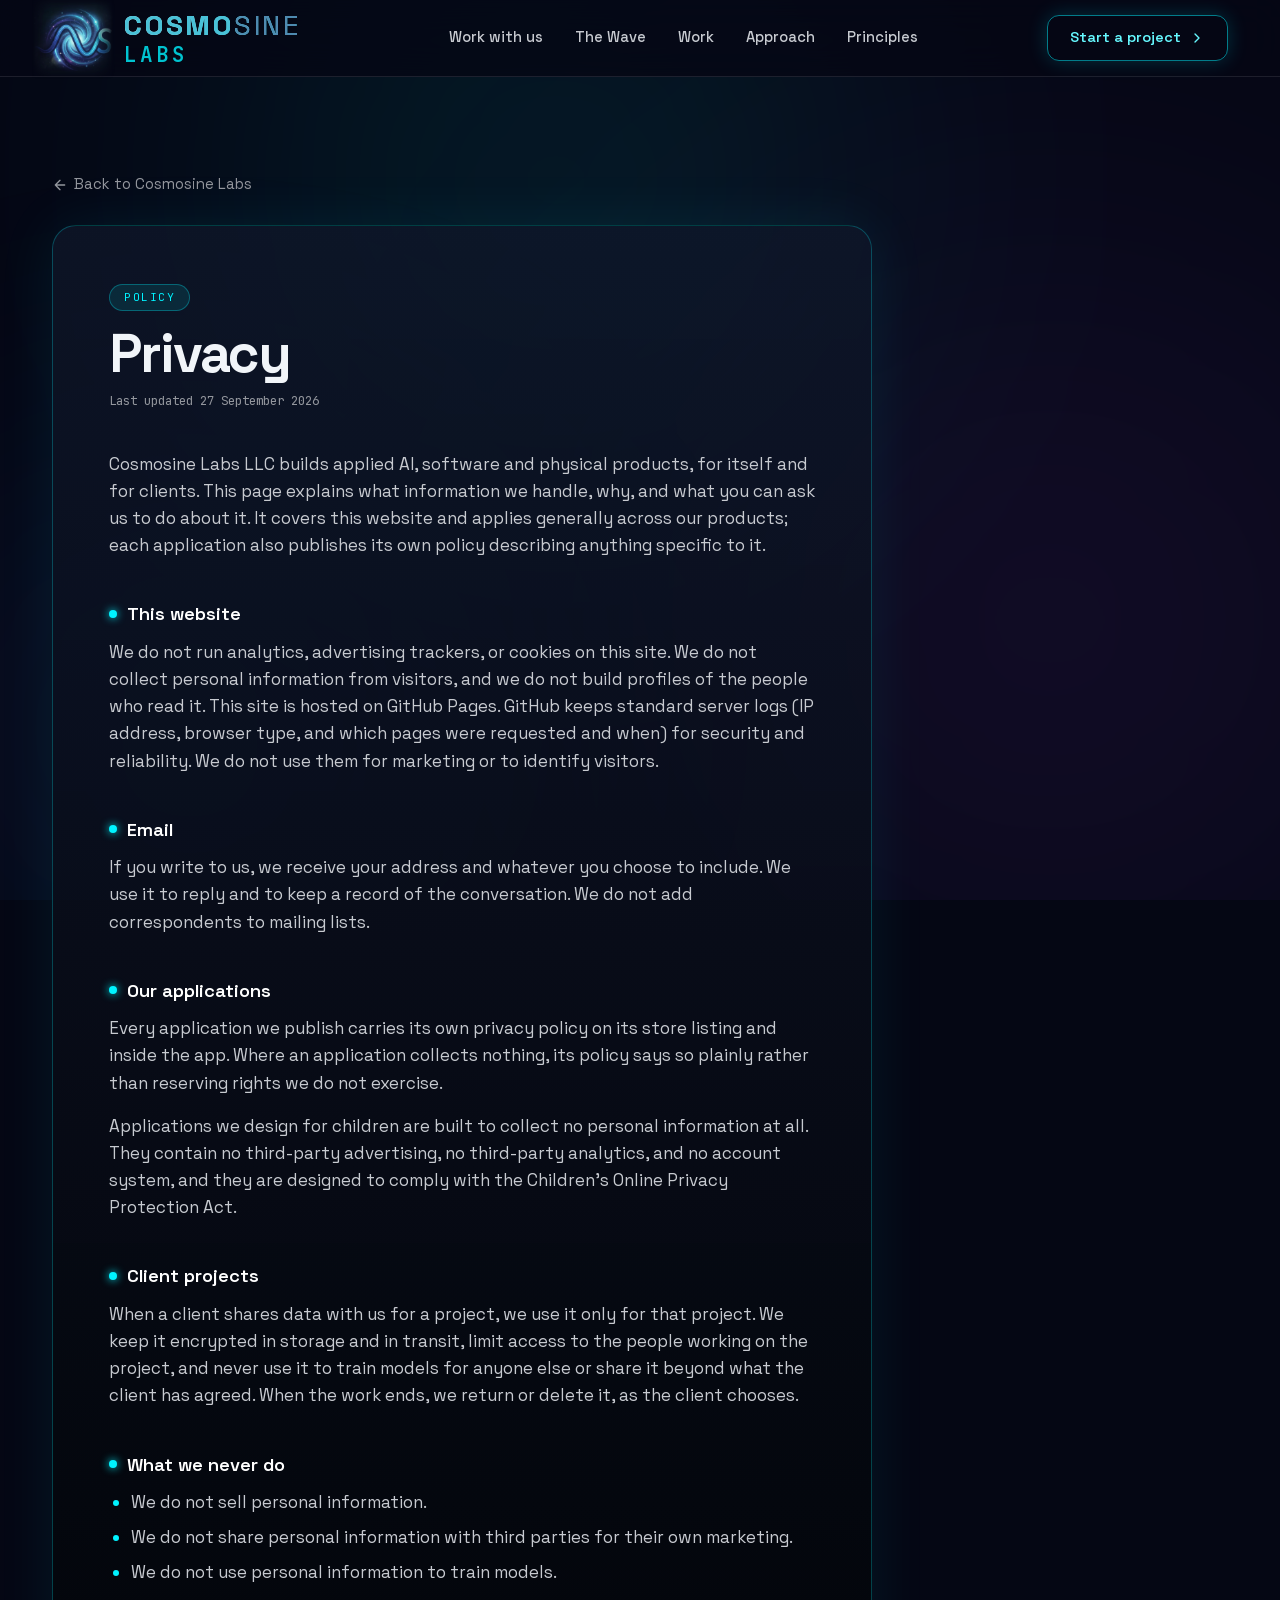
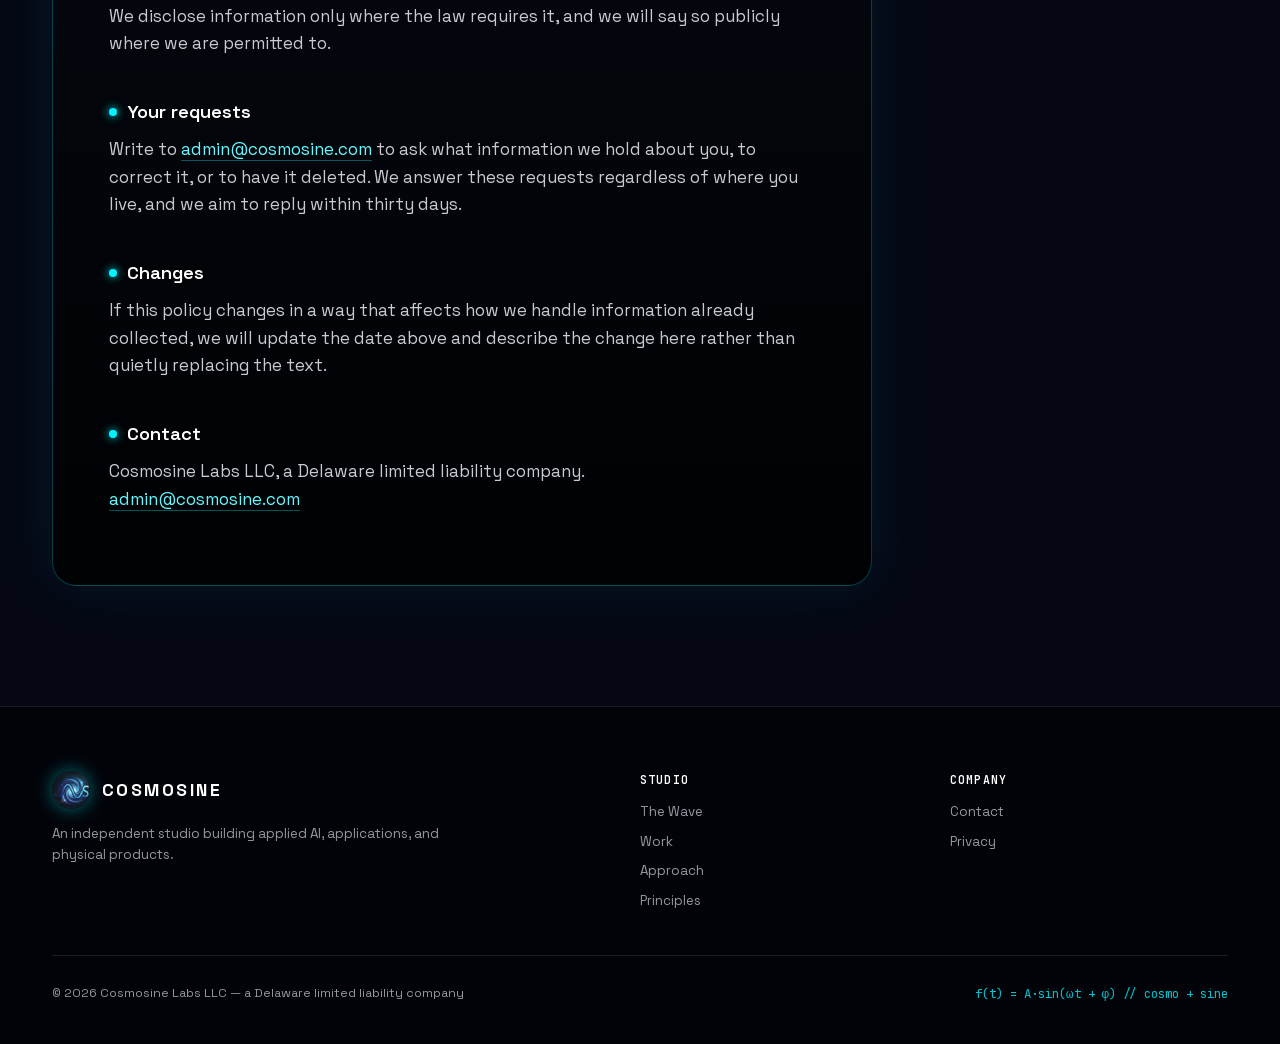
==== privacy.html @ b8218fde "Publish cosmosine.com from Site Studio" ====
<!DOCTYPE html>
<html lang="en">
<head>
<meta charset="utf-8">
<meta name="viewport" content="width=device-width, initial-scale=1">
<title>Privacy — Cosmosine Labs</title>
<meta name="description" content="How Cosmosine Labs LLC handles information on this website, in its products and in client projects.">
<meta name="theme-color" content="#050714">
<meta property="og:title" content="Privacy — Cosmosine Labs">
<meta property="og:description" content="Independent applied-AI studio: forecasting, optimization and agent systems whose numbers you can check, and the apps and products around them.">
<meta property="og:type" content="website">
<meta property="og:url" content="https://cosmosine.com/privacy.html">
<meta property="og:site_name" content="Cosmosine Labs">
<meta property="og:image" content="https://cosmosine.com/assets/cosmosine-og.jpg">
<meta name="twitter:card" content="summary_large_image">
<link rel="canonical" href="https://cosmosine.com/privacy.html">
<link rel="icon" type="image/png" href="assets/favicon-192.png">
<link rel="apple-touch-icon" href="assets/apple-touch-icon.png">
<link rel="stylesheet" href="fonts.css?v=10cmsup">
<link rel="stylesheet" href="styles.css">
<script type="application/ld+json">{"@context":"https://schema.org","@type":"Organization","name":"Cosmosine Labs","legalName":"Cosmosine Labs LLC","url":"https://cosmosine.com/","logo":"https://cosmosine.com/assets/logo.jpg","description":"Independent applied-AI studio: forecasts that show their working, AI agents that compute rather than guess, private on-device AI, and the apps around them.","email":"admin@cosmosine.com","contactPoint":{"@type":"ContactPoint","email":"admin@cosmosine.com","contactType":"customer service"},"foundingDate":"2026-09-12"}</script>

<style>:root{--space:#050714;--space-rgb:5,7,20;--panel-rgb:15,23,42;--ink:#f1f5f9;--ink-rgb:241,245,249;--cyan:#00f3ff;--cyan-rgb:0,243,255;--violet:#a855f7;--violet-rgb:168,85,247;--blue:#3b82f6;--blue-rgb:59,130,246;--glow:1;--radius:24px;--max:1240px;--heading-weight:700;--sans:"Space Grotesk",system-ui,-apple-system,BlinkMacSystemFont,"Segoe UI",Roboto,Helvetica,Arial,sans-serif;--mono:"JetBrains Mono",ui-monospace,SFMono-Regular,Menlo,Consolas,monospace}</style>
</head>
<body data-motion="full" data-particles="80" data-hero="particles">

<!-- Icon sprite (Lucide, ISC licence) -->
<svg width="0" height="0" style="position:absolute" aria-hidden="true">
  <defs><style>.i{fill:none;stroke:currentColor;stroke-width:2;stroke-linecap:round;stroke-linejoin:round}</style></defs>
  <symbol id="i-chevron" viewBox="0 0 24 24"><path d="m9 18 6-6-6-6"/></symbol>
  <symbol id="i-back" viewBox="0 0 24 24"><path d="m12 19-7-7 7-7M19 12H5"/></symbol>
  <symbol id="i-play" viewBox="0 0 24 24"><path d="M6 3l14 9-14 9z"/></symbol>
  <symbol id="i-pause" viewBox="0 0 24 24"><rect x="14" y="4" width="4" height="16" rx="1"/><rect x="6" y="4" width="4" height="16" rx="1"/></symbol>
  <symbol id="i-menu" viewBox="0 0 24 24"><path d="M4 6h16M4 12h16M4 18h16"/></symbol>
  <symbol id="i-x" viewBox="0 0 24 24"><path d="M18 6 6 18M6 6l12 12"/></symbol>
</svg>

<div class="ambient" aria-hidden="true"><i class="a"></i><i class="b"></i><i class="c"></i></div>

<header class="site-head" id="head">
  <div class="wrap bar">
    <a class="brand" href="index.html" aria-label="Cosmosine Labs home">
      <img class="logo" style="border-radius:0;-webkit-mask-image:linear-gradient(to right,transparent,#000 10px,#000 calc(100% - 10px),transparent),linear-gradient(to bottom,transparent,#000 10px,#000 calc(100% - 10px),transparent);-webkit-mask-composite:source-in;mask-image:linear-gradient(to right,transparent,#000 10px,#000 calc(100% - 10px),transparent),linear-gradient(to bottom,transparent,#000 10px,#000 calc(100% - 10px),transparent);mask-composite:intersect;scale:1.96" src="assets/logo.jpg" alt="" width="42" height="42">
      <span class="brand-name"><b><span class="t-fs t-c t-al" style="font-size:clamp(16px,calc(15.57px + 1.04vw),28px);font-weight:700;color:#49c1d7;-webkit-text-fill-color:#49c1d7;text-align:center;display:block;width:213px;max-width:100%;box-sizing:border-box">COSMO<span class="t-2" style="color:#4f8ab0;-webkit-text-fill-color:#4f8ab0;font-weight:400">SINE</span></span></b><small><span class="t-fs t-al" style="font-size:clamp(16px,calc(11.68px + 0.78vw),21px);text-align:center;display:block;width:100px;max-width:100%;box-sizing:border-box">Labs</span></small></span>
    </a>

    <nav class="nav" aria-label="Primary">
      <a href="index.html#work-with-us">Work with us</a>
      <a href="index.html#wave">The Wave</a>
      <a href="index.html#work">Work</a>
      <a href="index.html#approach">Approach</a>
      <a href="index.html#principles">Principles</a>
    </nav>

    <a class="btn-ghost head-cta" href="index.html#work-with-us">
      Start a project <svg class="i" width="16" height="16"><use href="#i-chevron"/></svg>
    </a>

    <button class="menu-toggle" id="menu-toggle" aria-label="Open menu" aria-expanded="false" aria-controls="mobile-menu">
      <svg class="i"><use href="#i-menu"/></svg>
    </button>
  </div>

  <div class="mobile-menu" id="mobile-menu">
    <a href="index.html#work-with-us">Work with us</a>
    <a href="index.html#wave">The Wave</a>
    <a href="index.html#work">Work</a>
    <a href="index.html#approach">Approach</a>
    <a href="index.html#principles">Principles</a>
    <a class="btn-ghost" href="index.html#work-with-us">Start a project</a>
  </div>
</header>

<main class="doc">
  <div class="wrap">
    <a class="back" href="index.html"><svg class="i"><use href="#i-back"/></svg> Back to Cosmosine Labs</a>
    <article class="doc-card">
    <span class="pill">Policy</span>
    <h1>Privacy</h1>
    <p class="updated">Last updated 27 September 2026</p>

    <p>Cosmosine Labs LLC builds applied AI, software and physical products, for itself and for clients. This page explains what information we handle, why, and what you can ask us to do about it. It covers this website and applies generally across our products; each application also publishes its own policy describing anything specific to it.</p>

    <div class="doc-block">
    <h2>This website</h2>
<p>We do not run analytics, advertising trackers, or cookies on this site. We do not collect personal information from visitors, and we do not build profiles of the people who read it. This site is hosted on GitHub Pages. GitHub keeps standard server logs (IP address, browser type, and which pages were requested and when) for security and reliability. We do not use them for marketing or to identify visitors.</p>
    </div>

    <div class="doc-block">
    <h2>Email</h2>
<p>If you write to us, we receive your address and whatever you choose to include. We use it to reply and to keep a record of the conversation. We do not add correspondents to mailing lists.</p>
    </div>

    <div class="doc-block">
    <h2>Our applications</h2>
<p>Every application we publish carries its own privacy policy on its store listing and inside the app. Where an application collects nothing, its policy says so plainly rather than reserving rights we do not exercise.</p>
<p>Applications we design for children are built to collect no personal information at all. They contain no third-party advertising, no third-party analytics, and no account system, and they are designed to comply with the Children&#39;s Online Privacy Protection Act.</p>
    </div>

    <div class="doc-block">
    <h2>Client projects</h2>
<p>When a client shares data with us for a project, we use it only for that project. We keep it encrypted in storage and in transit, limit access to the people working on the project, and never use it to train models for anyone else or share it beyond what the client has agreed. When the work ends, we return or delete it, as the client chooses.</p>
    </div>

    <div class="doc-block">
    <h2>What we never do</h2>
<ul><li>We do not sell personal information.</li><li>We do not share personal information with third parties for their own marketing.</li><li>We do not use personal information to train models.</li></ul>
<p>We disclose information only where the law requires it, and we will say so publicly where we are permitted to.</p>
    </div>

    <div class="doc-block">
    <h2>Your requests</h2>
<p>Write to <a href="mailto:admin@cosmosine.com">admin@cosmosine.com</a> to ask what information we hold about you, to correct it, or to have it deleted. We answer these requests regardless of where you live, and we aim to reply within thirty days.</p>
    </div>

    <div class="doc-block">
    <h2>Changes</h2>
<p>If this policy changes in a way that affects how we handle information already collected, we will update the date above and describe the change here rather than quietly replacing the text.</p>
    </div>

    <div class="doc-block">
    <h2>Contact</h2>
<p>Cosmosine Labs LLC, a Delaware limited liability company.<br><a href="mailto:admin@cosmosine.com">admin@cosmosine.com</a></p>
    </div>
    </article>
  </div>
</main>

<footer class="site-foot">
  <div class="wrap">
    <div class="foot-grid" style="--foot-cols:2">
      <div>
        <a class="foot-brand" href="index.html">
          <img class="logo" src="assets/logo.jpg" alt="" width="38" height="38">
          <b>COSMOSINE</b>
        </a>
        <p>An independent studio building applied AI, applications, and physical products.</p>
      </div>
      <div class="foot-col">
        <h4>Studio</h4>
        <ul>
          <li><a href="index.html#wave">The Wave</a></li>
          <li><a href="index.html#work">Work</a></li>
          <li><a href="index.html#approach">Approach</a></li>
          <li><a href="index.html#principles">Principles</a></li>
        </ul>
      </div>
      <div class="foot-col">
        <h4>Company</h4>
        <ul>
          <li><a href="index.html#contact">Contact</a></li>
          <li><a href="privacy.html">Privacy</a></li>
        </ul>
      </div>
    </div>
    <div class="foot-base">
      <span>© 2026 Cosmosine Labs LLC — a Delaware limited liability company</span>
      
      <span class="mono">f(t) = A·sin(ωt + φ) // cosmo + sine</span>
    </div>
  </div>
</footer>

<script src="main.js" defer></script>

</body>
</html>
---- fonts.css ----
/* Fonts for this site, served from this site. */
@font-face{font-family:"JetBrains Mono";font-style:normal;font-weight:400;font-display:swap;src:url("assets/fonts/jetbrains-mono/9326b4c9bf1d.woff2") format("woff2");unicode-range:U+0100-02BA, U+02BD-02C5, U+02C7-02CC, U+02CE-02D7, U+02DD-02FF, U+0304, U+0308, U+0329, U+1D00-1DBF, U+1E00-1E9F, U+1EF2-1EFF, U+2020, U+20A0-20AB, U+20AD-20C0, U+2113, U+2C60-2C7F, U+A720-A7FF}
@font-face{font-family:"JetBrains Mono";font-style:normal;font-weight:400;font-display:swap;src:url("assets/fonts/jetbrains-mono/b87346fdc77f.woff2") format("woff2");unicode-range:U+0000-00FF, U+0131, U+0152-0153, U+02BB-02BC, U+02C6, U+02DA, U+02DC, U+0304, U+0308, U+0329, U+2000-206F, U+20AC, U+2122, U+2191, U+2193, U+2212, U+2215, U+FEFF, U+FFFD}
@font-face{font-family:"JetBrains Mono";font-style:normal;font-weight:600;font-display:swap;src:url("assets/fonts/jetbrains-mono/9326b4c9bf1d.woff2") format("woff2");unicode-range:U+0100-02BA, U+02BD-02C5, U+02C7-02CC, U+02CE-02D7, U+02DD-02FF, U+0304, U+0308, U+0329, U+1D00-1DBF, U+1E00-1E9F, U+1EF2-1EFF, U+2020, U+20A0-20AB, U+20AD-20C0, U+2113, U+2C60-2C7F, U+A720-A7FF}
@font-face{font-family:"JetBrains Mono";font-style:normal;font-weight:600;font-display:swap;src:url("assets/fonts/jetbrains-mono/b87346fdc77f.woff2") format("woff2");unicode-range:U+0000-00FF, U+0131, U+0152-0153, U+02BB-02BC, U+02C6, U+02DA, U+02DC, U+0304, U+0308, U+0329, U+2000-206F, U+20AC, U+2122, U+2191, U+2193, U+2212, U+2215, U+FEFF, U+FFFD}
@font-face{font-family:"JetBrains Mono";font-style:normal;font-weight:700;font-display:swap;src:url("assets/fonts/jetbrains-mono/9326b4c9bf1d.woff2") format("woff2");unicode-range:U+0100-02BA, U+02BD-02C5, U+02C7-02CC, U+02CE-02D7, U+02DD-02FF, U+0304, U+0308, U+0329, U+1D00-1DBF, U+1E00-1E9F, U+1EF2-1EFF, U+2020, U+20A0-20AB, U+20AD-20C0, U+2113, U+2C60-2C7F, U+A720-A7FF}
@font-face{font-family:"JetBrains Mono";font-style:normal;font-weight:700;font-display:swap;src:url("assets/fonts/jetbrains-mono/b87346fdc77f.woff2") format("woff2");unicode-range:U+0000-00FF, U+0131, U+0152-0153, U+02BB-02BC, U+02C6, U+02DA, U+02DC, U+0304, U+0308, U+0329, U+2000-206F, U+20AC, U+2122, U+2191, U+2193, U+2212, U+2215, U+FEFF, U+FFFD}
@font-face{font-family:"Space Grotesk";font-style:normal;font-weight:400;font-display:swap;src:url("assets/fonts/space-grotesk/012a46f960a4.woff2") format("woff2");unicode-range:U+0100-02BA, U+02BD-02C5, U+02C7-02CC, U+02CE-02D7, U+02DD-02FF, U+0304, U+0308, U+0329, U+1D00-1DBF, U+1E00-1E9F, U+1EF2-1EFF, U+2020, U+20A0-20AB, U+20AD-20C0, U+2113, U+2C60-2C7F, U+A720-A7FF}
@font-face{font-family:"Space Grotesk";font-style:normal;font-weight:400;font-display:swap;src:url("assets/fonts/space-grotesk/1d9f0cbb15e4.woff2") format("woff2");unicode-range:U+0000-00FF, U+0131, U+0152-0153, U+02BB-02BC, U+02C6, U+02DA, U+02DC, U+0304, U+0308, U+0329, U+2000-206F, U+20AC, U+2122, U+2191, U+2193, U+2212, U+2215, U+FEFF, U+FFFD}
@font-face{font-family:"Space Grotesk";font-style:normal;font-weight:500;font-display:swap;src:url("assets/fonts/space-grotesk/012a46f960a4.woff2") format("woff2");unicode-range:U+0100-02BA, U+02BD-02C5, U+02C7-02CC, U+02CE-02D7, U+02DD-02FF, U+0304, U+0308, U+0329, U+1D00-1DBF, U+1E00-1E9F, U+1EF2-1EFF, U+2020, U+20A0-20AB, U+20AD-20C0, U+2113, U+2C60-2C7F, U+A720-A7FF}
@font-face{font-family:"Space Grotesk";font-style:normal;font-weight:500;font-display:swap;src:url("assets/fonts/space-grotesk/1d9f0cbb15e4.woff2") format("woff2");unicode-range:U+0000-00FF, U+0131, U+0152-0153, U+02BB-02BC, U+02C6, U+02DA, U+02DC, U+0304, U+0308, U+0329, U+2000-206F, U+20AC, U+2122, U+2191, U+2193, U+2212, U+2215, U+FEFF, U+FFFD}
@font-face{font-family:"Space Grotesk";font-style:normal;font-weight:600;font-display:swap;src:url("assets/fonts/space-grotesk/012a46f960a4.woff2") format("woff2");unicode-range:U+0100-02BA, U+02BD-02C5, U+02C7-02CC, U+02CE-02D7, U+02DD-02FF, U+0304, U+0308, U+0329, U+1D00-1DBF, U+1E00-1E9F, U+1EF2-1EFF, U+2020, U+20A0-20AB, U+20AD-20C0, U+2113, U+2C60-2C7F, U+A720-A7FF}
@font-face{font-family:"Space Grotesk";font-style:normal;font-weight:600;font-display:swap;src:url("assets/fonts/space-grotesk/1d9f0cbb15e4.woff2") format("woff2");unicode-range:U+0000-00FF, U+0131, U+0152-0153, U+02BB-02BC, U+02C6, U+02DA, U+02DC, U+0304, U+0308, U+0329, U+2000-206F, U+20AC, U+2122, U+2191, U+2193, U+2212, U+2215, U+FEFF, U+FFFD}
@font-face{font-family:"Space Grotesk";font-style:normal;font-weight:700;font-display:swap;src:url("assets/fonts/space-grotesk/012a46f960a4.woff2") format("woff2");unicode-range:U+0100-02BA, U+02BD-02C5, U+02C7-02CC, U+02CE-02D7, U+02DD-02FF, U+0304, U+0308, U+0329, U+1D00-1DBF, U+1E00-1E9F, U+1EF2-1EFF, U+2020, U+20A0-20AB, U+20AD-20C0, U+2113, U+2C60-2C7F, U+A720-A7FF}
@font-face{font-family:"Space Grotesk";font-style:normal;font-weight:700;font-display:swap;src:url("assets/fonts/space-grotesk/1d9f0cbb15e4.woff2") format("woff2");unicode-range:U+0000-00FF, U+0131, U+0152-0153, U+02BB-02BC, U+02C6, U+02DA, U+02DC, U+0304, U+0308, U+0329, U+2000-206F, U+20AC, U+2122, U+2191, U+2193, U+2212, U+2215, U+FEFF, U+FFFD}
---- styles.css ----
/* ===== studio components ===== */
/* ==========================================================================
   Shared components, loaded before every template's stylesheet.
   Charts: marks use --series-*, a colour-blind-safe palette each template sets
   for its own surface. Text always uses text colours, never series colours.
   ========================================================================== */

:root{
  --series-1:#2a78d6; --series-2:#eb6834; --series-3:#1baf7a;
  --series-other:color-mix(in srgb,var(--ink) 30%,var(--chart-bg-solid,#fff));
  --chart-bg:rgb(var(--panel-rgb));
  --chart-bg-solid:rgb(var(--panel-rgb));
  --chart-grid:rgba(var(--ink-rgb),.1);
  --chart-grid-strong:rgba(var(--ink-rgb),.35);
}

.doc-block{display:contents}

/* key facts: label / value rows */
.keyfacts{display:grid;grid-template-columns:repeat(auto-fit,minmax(min(360px,100%),1fr));gap:0 48px;max-width:900px;margin:36px auto 0}
.keyfact{display:grid;grid-template-columns:minmax(96px,34%) minmax(0,1fr);gap:16px;padding:15px 2px;border-top:1px solid var(--line)}
.keyfact dt{color:var(--muted);font-size:.9rem}
.keyfact dd{margin:0;color:var(--ink);font-weight:500;overflow-wrap:break-word}
.keyfact a{text-decoration:underline;text-decoration-thickness:1px;text-underline-offset:3px}

.chart{
  position:relative;margin:0 auto;max-width:860px;
  padding:clamp(18px,3vw,32px);border-radius:var(--radius);
  background:var(--chart-bg);border:1px solid var(--line);color:var(--ink);
}
.chart.wide{max-width:none}
.chart-cap{margin:0 0 22px;font-weight:600;font-size:1rem;color:var(--ink)}
.chart-note{margin:16px 0 0;font-size:.82rem;color:var(--muted)}
.chart-empty{margin:0;padding:32px 0;text-align:center;color:var(--muted)}
.chart :focus-visible{outline:2px solid var(--series-1);outline-offset:2px}

/* horizontal bars */
.hbars{display:grid;gap:12px}
.hbar{display:grid;grid-template-columns:minmax(84px,28%) minmax(0,1fr);align-items:center;gap:14px;border-radius:6px;outline:none}
.hbar-label{font-size:.92rem;color:var(--body);text-align:right;overflow-wrap:anywhere}
.hbar-track{display:flex;align-items:center;gap:8px;min-width:0}
.hbar-fill{flex:none;height:20px;width:calc((100% - 6em) * var(--f));min-width:2px;background:var(--series-1);border-radius:0 4px 4px 0;transition:filter .15s}
.hbar-val{font-size:.85rem;font-weight:600;color:var(--ink);white-space:nowrap}
.hbar:hover .hbar-fill,.hbar:focus-visible .hbar-fill{filter:brightness(1.12)}

/* shared axis grid (columns + line) */
.cplot,.lplot{position:relative;height:240px;margin-left:4em}
.cgrid{position:absolute;inset:0;pointer-events:none}
.cgrid i{position:absolute;left:0;right:0;bottom:var(--y);border-top:1px solid var(--chart-grid);font-style:normal}
.cgrid b{position:absolute;right:100%;margin-right:8px;transform:translateY(-50%);font-size:.72rem;font-weight:400;color:var(--muted);white-space:nowrap;font-variant-numeric:tabular-nums}
.xlabels{display:grid;grid-template-columns:repeat(var(--n),minmax(0,1fr));margin:8px 0 0 4em;font-size:.78rem;color:var(--muted);text-align:center}
.xlabels span{padding:0 2px;overflow-wrap:anywhere}

/* columns */
.cols{position:absolute;inset:0;display:grid;grid-template-columns:repeat(var(--n),minmax(0,1fr))}
.col{position:relative;display:flex;justify-content:center;align-items:flex-end;outline:none}
.col-bar{position:relative;width:min(24px,60%);height:var(--h);min-height:2px;background:var(--series-1);border-radius:4px 4px 0 0;transition:filter .15s}
.col-val{position:absolute;bottom:100%;left:50%;transform:translateX(-50%);margin-bottom:5px;font-size:.78rem;font-weight:600;color:var(--ink);white-space:nowrap}
.col:hover .col-bar,.col:focus-visible .col-bar{filter:brightness(1.12)}

/* emphasis: one highlighted bar, the rest recede */
.is-dim .hbar-fill,.is-dim .col-bar{background:var(--series-other)}

/* line */
.lplot{margin-right:10px;outline:none;touch-action:pan-y}
.lplot svg{position:absolute;inset:0;width:100%;height:100%;overflow:visible}
.lplot .line{fill:none;stroke:var(--series-1);stroke-width:2;stroke-linejoin:round;stroke-linecap:round}
.lplot .area{fill:var(--series-1);opacity:.1}
.lplot .dot{position:absolute;width:10px;height:10px;margin:-5px 0 0 -5px;border-radius:50%;background:var(--series-1);box-shadow:0 0 0 2px var(--chart-bg-solid);pointer-events:none}
.lplot .dot-val{position:absolute;transform:translate(-50%,calc(-100% - 10px));font-size:.78rem;font-weight:600;color:var(--ink);white-space:nowrap;pointer-events:none}
.lplot .xhair{position:absolute;top:0;bottom:0;width:1px;margin-left:-.5px;background:var(--chart-grid-strong);pointer-events:none;display:none}
.lplot .hdot{display:none;width:12px;height:12px;margin:-6px 0 0 -6px}
.lplot.hover .xhair,.lplot.hover .hdot{display:block}
.xlabels.line{display:block;position:relative;height:1.7em;margin-right:10px}
.xlabels.line span{position:absolute;transform:translateX(-50%);white-space:nowrap}
.xlabels.line span.skip{visibility:hidden}

/* donut */
.donut-wrap{display:flex;flex-wrap:wrap;align-items:center;justify-content:center;gap:clamp(20px,5vw,56px)}
.donut{position:relative;width:min(240px,64vw);aspect-ratio:1}
.donut svg{width:100%;height:100%;transform:rotate(-90deg);overflow:visible}
.seg{fill:none;stroke-width:16;outline:none;transition:stroke-width .15s;cursor:default}
.seg:hover,.seg:focus-visible{stroke-width:19}
.s1{stroke:var(--series-1)}.s2{stroke:var(--series-2)}.s3{stroke:var(--series-3)}.s-other{stroke:var(--series-other)}
.donut-center{position:absolute;inset:0;display:grid;place-content:center;text-align:center;pointer-events:none}
.donut-center b{font-size:clamp(1.3rem,3vw,1.9rem);font-weight:700;color:var(--ink)}
.donut-center span{font-size:.8rem;color:var(--muted)}
.legend{list-style:none;margin:0;padding:0;display:grid;gap:12px;min-width:min(240px,100%)}
.legend li{display:grid;grid-template-columns:12px minmax(0,1fr) auto;align-items:center;gap:10px;font-size:.92rem;color:var(--body)}
.sw{width:12px;height:12px;border-radius:3px}
.sw.s1{background:var(--series-1)}.sw.s2{background:var(--series-2)}.sw.s3{background:var(--series-3)}.sw.s-other{background:var(--series-other)}
.lg-v{font-weight:600;color:var(--ink);white-space:nowrap}
.lg-v small{margin-left:6px;font-weight:400;color:var(--muted)}

/* tooltip (values lead, labels follow) */
.chart-tip{position:absolute;z-index:5;pointer-events:none;padding:7px 10px;border-radius:8px;background:var(--ink);color:var(--space);box-shadow:0 8px 24px rgba(0,0,0,.25);font-size:.8rem;line-height:1.3;white-space:nowrap;transform:translate(-50%,calc(-100% - 10px))}
.chart-tip[hidden]{display:none}
.chart-tip b{display:block;font-size:.95rem}
.chart-tip span{opacity:.75}

/* the table twin */
.chart-table{margin-top:20px;font-size:.86rem}
.chart-table summary{cursor:pointer;color:var(--muted);font-size:.82rem;width:max-content}
.chart-table summary:hover{color:var(--ink)}
.chart-table table{width:100%;border-collapse:collapse;margin-top:10px}
.chart-table th,.chart-table td{padding:7px 8px;border-bottom:1px solid var(--line);text-align:left;font-weight:400;color:var(--body)}
.chart-table thead th{font-weight:600;color:var(--ink)}
.chart-table td{text-align:right;font-variant-numeric:tabular-nums}

@media (max-width:560px){
  .hbar{grid-template-columns:1fr;gap:4px}
  .hbar-label{text-align:left}
  .cplot,.lplot,.xlabels{margin-left:3.2em}
}

/* ==========================================================================
   Free design (Site Studio): moved elements and added layers.
   Offsets apply above 720px; phones use their own, which default to none,
   so nothing arranged on a wide screen can end up off a small one.
   ========================================================================== */
.fx{translate:var(--fx-x,0px) var(--fx-y,0px)}
@media (max-width:720px){.fx{translate:var(--fx-mx,0px) var(--fx-my,0px)}}

/* a style set on a text block reaches the paragraphs and list items inside it */
.t-ff *{font-family:inherit!important}
.t-fs *{font-size:inherit!important}
.t-c :not(a):not(.t-2){color:inherit!important;-webkit-text-fill-color:inherit!important}
.t-lh *{line-height:inherit!important}
.t-ls *{letter-spacing:inherit!important}
.t-al *{text-align:inherit!important}

/* Stacking: a section with layers or ordered elements keeps its own order. Its content sits at
   level 0; layers and ordered elements take z-index values above (1, 2 …) or below (-1 …) it. */
section.has-layers{isolation:isolate}
section.has-layers > .wrap{position:relative;z-index:auto}
.layers{position:absolute;inset:0;pointer-events:none}
.layer{position:absolute;left:var(--lx);top:var(--ly);translate:-50% -50%;aspect-ratio:1}
.layer svg{display:block;width:100%;height:100%;overflow:visible}
.layer .shp{display:block;width:100%;height:100%;box-sizing:border-box}
.layer.l-text{aspect-ratio:auto;width:max-content;max-width:min(var(--lw,420px),92vw);pointer-events:auto;line-height:1.25}
.layer.l-image{aspect-ratio:auto}
.layer.l-image img{display:block;width:100%;height:100%;object-fit:cover}
.layer .lph{display:grid;place-items:center;aspect-ratio:4/3;border:2px dashed currentColor;border-radius:12px;opacity:.6}
.layer .lph svg{width:30%;height:auto}
.layer .ibadge{display:flex;align-items:center;justify-content:center;width:100%;height:100%;color:var(--cyan)}
.layer .ibadge svg{width:100%;height:100%}
.layer .ibadge.filled svg{width:56%;height:56%}
.layer.l-text a{pointer-events:auto}
@media (max-width:720px){
  .layer{left:var(--lmx,var(--lx));top:var(--lmy,var(--ly))}
  .layer.no-phone{display:none}
}

/* ===== template: cosmic ===== */
/* ==========================================================================
   Cosmosine Labs — shared styles
   Palette and type are defined once here; both pages consume them.
   ========================================================================== */

:root{
  /* chart palette: validated colour-blind-safe on this template's surface (dataviz validator, all pairs) */
  --series-1:#199e70;--series-2:#9085e9;--series-3:#d95926;--chart-bg:color-mix(in srgb,rgb(var(--panel-rgb)) 85%,var(--space));--chart-bg-solid:color-mix(in srgb,rgb(var(--panel-rgb)) 85%,var(--space));

  /* Defaults. The studio writes an override block into each page's <head>. */
  --space:#050714;   --space-rgb:5,7,20;
  --panel-rgb:15,23,42;
  --ink:#f1f5f9;     --ink-rgb:241,245,249;
  --cyan:#00f3ff;    --cyan-rgb:0,243,255;
  --violet:#a855f7;  --violet-rgb:168,85,247;
  --blue:#3b82f6;    --blue-rgb:59,130,246;
  --glow:1;

  --body:color-mix(in srgb,var(--ink) 82%,var(--space));
  --muted:color-mix(in srgb,var(--ink) 60%,var(--space));
  --faint:color-mix(in srgb,var(--ink) 42%,var(--space));
  --line:rgba(var(--ink-rgb),.10);
  --line-soft:rgba(var(--ink-rgb),.05);
  --space-3:color-mix(in srgb,var(--space) 45%,#000);
  --cyan-soft:color-mix(in srgb,var(--cyan) 60%,#fff);
  --cyan-mid:color-mix(in srgb,var(--cyan) 55%,var(--blue));
  --blue-soft:color-mix(in srgb,var(--blue) 70%,#fff);
  --violet-soft:color-mix(in srgb,var(--violet) 70%,#fff);

  --sans:"Space Grotesk",-apple-system,BlinkMacSystemFont,"Segoe UI",Helvetica,Arial,sans-serif;
  --mono:"JetBrains Mono",ui-monospace,SFMono-Regular,Menlo,Consolas,monospace;
  --heading-weight:700;

  --max:1240px;
  --gutter:clamp(16px,4vw,32px);
  --radius:24px;
}

*{box-sizing:border-box}
html{-webkit-text-size-adjust:100%;scroll-behavior:smooth;scroll-padding-top:88px}

body{
  margin:0;
  background:var(--space);
  color:var(--ink);
  font-family:var(--sans);
  font-size:17px;
  line-height:1.6;
  -webkit-font-smoothing:antialiased;
  overflow-x:hidden;
}
::selection{background:var(--cyan);color:#000}

a{color:inherit;text-decoration:none}
a:focus-visible,button:focus-visible,input:focus-visible{outline:2px solid var(--cyan);outline-offset:3px;border-radius:6px}
img{display:block;max-width:100%}

.wrap{max-width:var(--max);margin:0 auto;padding-inline:var(--gutter)}
.mono{font-family:var(--mono)}
.grad{
  background:linear-gradient(90deg,var(--cyan) 0%,var(--cyan-mid) 45%,var(--violet) 100%);
  -webkit-background-clip:text;background-clip:text;color:transparent;
}

/* ambient glows behind everything */
.ambient{position:fixed;inset:0;pointer-events:none;z-index:0;overflow:hidden}
.ambient i{position:absolute;border-radius:50%;display:block}
.ambient .a{width:600px;height:600px;top:-120px;left:20%;background:rgba(var(--cyan-rgb),.10);filter:blur(160px)}
.ambient .b{width:700px;height:700px;top:30%;right:-120px;background:rgba(var(--violet-rgb),.10);filter:blur(190px)}
.ambient .c{width:500px;height:500px;bottom:-80px;left:-60px;background:rgba(var(--blue-rgb),.10);filter:blur(150px)}
main,.site-head,.site-foot{position:relative;z-index:1}

/* ---------- logo ---------- */
.logo{
  border-radius:50%;
  object-fit:cover;
  box-shadow:0 0 18px rgba(var(--cyan-rgb),calc(.45*var(--glow)));
  flex-shrink:0;
}

/* ---------- header ---------- */
.site-head{
  position:sticky;top:0;z-index:50;
  background:rgba(var(--space-rgb),.8);
  backdrop-filter:blur(18px);-webkit-backdrop-filter:blur(18px);
  border-bottom:1px solid var(--line);
}
.site-head .bar{display:flex;align-items:center;justify-content:space-between;height:76px;gap:16px}
.brand{display:flex;align-items:center;gap:12px}
.brand .logo{width:42px;height:42px;transition:transform .3s}
.brand:hover .logo{transform:scale(1.06)}
.brand-name{display:flex;flex-direction:column;line-height:1.1}
.brand-name b{
  font-size:1.2rem;font-weight:700;letter-spacing:.14em;
  background:linear-gradient(90deg,#fff,var(--cyan-soft),var(--cyan));
  -webkit-background-clip:text;background-clip:text;color:transparent;
}
.brand-name small{font-family:var(--mono);font-size:.6rem;letter-spacing:.3em;color:rgba(var(--cyan-rgb),.8);text-transform:uppercase;font-weight:600;margin-top:3px}

.nav{display:flex;align-items:center;gap:32px;font-size:.92rem;font-weight:500;color:var(--body)}
.nav a{transition:color .2s}
.nav a:hover{color:var(--cyan)}

.btn-ghost{
  display:inline-flex;align-items:center;gap:8px;
  padding:10px 22px;border-radius:12px;
  font-size:.9rem;font-weight:600;color:var(--cyan-soft);
  border:1px solid rgba(var(--cyan-rgb),.5);
  box-shadow:0 0 20px rgba(var(--cyan-rgb),calc(.18*var(--glow)));
  transition:box-shadow .3s,border-color .3s,background .3s;
}
.btn-ghost:hover{border-color:var(--cyan);box-shadow:0 0 30px rgba(var(--cyan-rgb),calc(.38*var(--glow)));background:rgba(var(--cyan-rgb),calc(.08*var(--glow)))}
.btn-ghost svg{transition:transform .2s}
.btn-ghost:hover svg{transform:translateX(3px)}

.menu-toggle{display:none;background:none;border:0;color:var(--body);padding:8px;cursor:pointer}
.menu-toggle svg{width:24px;height:24px}
.mobile-menu{display:none;border-top:1px solid var(--line);background:rgba(var(--space-rgb),.96);padding:8px var(--gutter) 22px}
.mobile-menu a{display:block;padding:10px 0;color:var(--body)}
.mobile-menu .btn-ghost{display:flex;justify-content:center;margin-top:10px}
.site-head.open .mobile-menu{display:block}

/* ---------- hero ---------- */
.hero{position:relative;min-height:min(calc(100vh - 76px),900px);display:flex;align-items:center;padding-block:48px 88px;overflow:hidden}
.hero canvas{position:absolute;inset:0;width:100%;height:100%;z-index:0;pointer-events:none;opacity:.85}
.hero .wrap{position:relative;z-index:1;width:100%}
.hero-grid{display:grid;grid-template-columns:7fr 5fr;gap:56px;align-items:center}

.badge{
  display:inline-flex;align-items:center;gap:8px;
  padding:6px 16px;border-radius:999px;
  background:rgba(var(--cyan-rgb),.1);border:1px solid rgba(var(--cyan-rgb),.4);
  color:var(--cyan-soft);font-family:var(--mono);font-size:.72rem;letter-spacing:.06em;
  box-shadow:0 0 20px rgba(var(--cyan-rgb),calc(.16*var(--glow)));
}
.badge .dot{width:7px;height:7px;border-radius:50%;background:var(--cyan);box-shadow:0 0 8px var(--cyan);animation:pulse 2.4s ease-in-out infinite}

h1{
  font-size:clamp(2.5rem,6.2vw,4.6rem);
  line-height:1.05;font-weight:var(--heading-weight);letter-spacing:-.035em;
  margin:28px 0 0;max-width:15ch;text-wrap:balance;
}
h1 .grad{filter:drop-shadow(0 0 28px rgba(var(--cyan-rgb),calc(.3*var(--glow))))}
.lede{font-size:clamp(1.05rem,1.6vw,1.25rem);color:var(--body);max-width:52ch;margin:26px 0 0}

.ctas{display:flex;flex-wrap:wrap;gap:14px;margin-top:36px}
.btn-primary{
  display:inline-flex;align-items:center;justify-content:center;gap:8px;
  padding:15px 30px;border-radius:12px;
  background:linear-gradient(90deg,var(--cyan),var(--blue));
  color:#000;font-weight:700;font-size:1rem;
  box-shadow:0 0 35px rgba(var(--cyan-rgb),calc(.35*var(--glow)));
  transition:transform .2s,box-shadow .2s,filter .2s;
}
.btn-primary:hover{transform:translateY(-2px);filter:brightness(1.1);box-shadow:0 0 45px rgba(var(--cyan-rgb),calc(.5*var(--glow)))}
.btn-secondary{
  display:inline-flex;align-items:center;justify-content:center;gap:8px;
  padding:15px 30px;border-radius:12px;
  background:rgba(var(--panel-rgb),.8);border:1px solid rgba(var(--cyan-rgb),.3);
  color:var(--cyan-soft);font-weight:600;font-size:1rem;
  backdrop-filter:blur(10px);
  transition:border-color .2s,background .2s;
}
.btn-secondary:hover{border-color:var(--cyan);background:rgba(var(--panel-rgb),.8)}
.btn-secondary svg{color:var(--violet)}
.ctas svg{width:18px;height:18px}

.facts{display:grid;grid-template-columns:repeat(3,1fr);gap:16px;margin-top:44px;padding-top:28px;border-top:1px solid var(--line)}
.facts dt{font-family:var(--mono);font-weight:700;font-size:clamp(1.3rem,2.4vw,1.8rem)}
.facts dd{margin:4px 0 0;font-family:var(--mono);font-size:.7rem;letter-spacing:.08em;text-transform:uppercase;color:var(--muted)}
.facts .c1{color:var(--cyan)}.facts .c2{color:var(--violet)}.facts .c3{color:var(--blue-soft)}

/* emblem card */
.emblem{
  position:relative;aspect-ratio:1;width:100%;max-width:440px;margin-inline:auto;
  display:flex;flex-direction:column;justify-content:space-between;
  padding:28px;border-radius:var(--radius);
  background:linear-gradient(180deg,rgba(var(--panel-rgb),.9),rgba(0,0,0,.95));
  border:1px solid rgba(var(--cyan-rgb),.4);
  box-shadow:0 0 70px rgba(var(--cyan-rgb),calc(.2*var(--glow)));
  overflow:hidden;
}
.emblem-top{display:flex;justify-content:space-between;align-items:center;padding-bottom:12px;border-bottom:1px solid var(--line);font-family:var(--mono);font-size:.72rem;color:rgba(var(--cyan-rgb),.85)}
.emblem-top span:first-child{display:flex;align-items:center;gap:8px}
.emblem-top .dot{width:7px;height:7px;border-radius:50%;background:var(--cyan);animation:pulse 2s ease-in-out infinite}
.emblem-core{display:flex;flex-direction:column;align-items:center;gap:18px;padding-block:12px}
.emblem-core .logo{width:min(190px,48%);height:auto;aspect-ratio:1;box-shadow:0 0 50px rgba(var(--cyan-rgb),calc(.45*var(--glow))),0 0 110px rgba(var(--violet-rgb),calc(.3*var(--glow)));transition:transform .6s}
.emblem:hover .emblem-core .logo{transform:scale(1.05) rotate(-4deg)}
.emblem-core h2{margin:0;font-size:1.5rem;font-weight:700;letter-spacing:.24em;text-align:center}
.emblem-core p{margin:4px 0 0;font-family:var(--mono);font-size:.68rem;letter-spacing:.2em;color:var(--cyan);text-align:center;text-transform:uppercase}
.emblem-status{display:flex;justify-content:space-between;align-items:center;gap:10px;padding:12px 14px;border-radius:12px;background:rgba(0,0,0,.6);border:1px solid var(--line);font-family:var(--mono);font-size:.74rem;color:var(--muted)}
.emblem-status b{color:var(--cyan);display:flex;align-items:center;gap:6px}

/* ---------- sections ---------- */
.section{position:relative;padding-block:clamp(72px,10vw,112px);border-top:1px solid var(--line)}
.section.alt{background:rgba(0,0,0,.22)}
.head-center{text-align:center;max-width:720px;margin:0 auto clamp(40px,6vw,64px)}
.head-split{display:flex;justify-content:space-between;align-items:flex-end;gap:24px;margin-bottom:48px}
.head-split > p{max-width:440px;color:var(--muted);margin:0}
.pill{
  display:inline-block;padding:4px 14px;border-radius:999px;
  font-family:var(--mono);font-size:.7rem;letter-spacing:.14em;text-transform:uppercase;
  color:var(--cyan);background:rgba(var(--cyan-rgb),.1);border:1px solid rgba(var(--cyan-rgb),.3);
}
.pill.violet{color:var(--violet-soft);background:rgba(var(--violet-rgb),.12);border-color:rgba(var(--violet-rgb),.3)}
h2.title{font-size:clamp(2rem,4.6vw,3.2rem);line-height:1.1;font-weight:var(--heading-weight);letter-spacing:-.03em;margin:16px 0 0}
.head-center p.sub{color:var(--muted);font-size:clamp(1rem,1.4vw,1.12rem);margin:16px 0 0}

/* approach */
.approach{display:grid;grid-template-columns:1.05fr 1fr;gap:clamp(36px,6vw,88px);align-items:start}
.approach blockquote{
  margin:0;padding-left:24px;border-left:2px solid;
  border-image:linear-gradient(180deg,var(--cyan),var(--violet)) 1;
  font-size:clamp(1.4rem,2.4vw,2rem);line-height:1.35;letter-spacing:-.02em;font-weight:500;
}
.approach .copy p{color:var(--body);margin:0 0 18px;max-width:62ch}
.approach .copy p:last-child{margin:0}

/* cards */
.cards{display:grid;grid-template-columns:repeat(var(--cols,3),minmax(0,1fr));gap:28px}
.card{
  --accent:var(--cyan);--accent-rgb:0,243,255;
  display:flex;flex-direction:column;
  padding:32px;border-radius:var(--radius);
  background:linear-gradient(180deg,rgba(var(--panel-rgb),.8),rgba(0,0,0,.9));
  border:1px solid rgba(var(--accent-rgb),.3);
  backdrop-filter:blur(16px);
  transition:border-color .3s,box-shadow .3s;
}
.card:hover{border-color:rgba(var(--accent-rgb),.8);box-shadow:0 0 40px rgba(var(--accent-rgb),.18)}
.card.violet{--accent:var(--violet);--accent-rgb:168,85,247}
.card.blue{--accent:var(--blue);--accent-rgb:59,130,246}
.card .icon{
  width:56px;height:56px;border-radius:16px;display:grid;place-items:center;margin-bottom:24px;
  color:var(--accent);background:rgba(var(--accent-rgb),.1);border:1px solid rgba(var(--accent-rgb),.3);
  transition:transform .3s;
}
.card:hover .icon{transform:scale(1.1)}
.card .icon svg{width:28px;height:28px}
.card .kicker{font-family:var(--mono);font-size:.72rem;letter-spacing:.08em;color:var(--accent);margin-bottom:8px}
.card h3{font-size:1.5rem;font-weight:700;margin:0 0 12px}
.card p{font-size:.94rem;color:var(--muted);margin:0 0 24px}
.card ul{list-style:none;margin:auto 0 0;padding:20px 0 0;border-top:1px solid var(--line-soft);display:grid;gap:10px}
.card li{display:flex;align-items:center;gap:10px;font-family:var(--mono);font-size:.76rem;color:var(--body)}
.card li svg{width:16px;height:16px;color:var(--accent);flex-shrink:0}


/* gallery */
.gallery{display:grid;grid-template-columns:repeat(var(--cols,3),minmax(0,1fr));gap:28px}
.tile{
  margin:0;display:flex;flex-direction:column;border-radius:var(--radius);overflow:hidden;
  background:linear-gradient(180deg,rgba(var(--panel-rgb),.8),rgba(0,0,0,.9));
  border:1px solid rgba(var(--cyan-rgb),.22);transition:border-color .3s,box-shadow .3s;
}
.tile:hover{border-color:rgba(var(--cyan-rgb),.6);box-shadow:0 0 40px rgba(var(--cyan-rgb),calc(.16*var(--glow)))}
.tile-media{aspect-ratio:4/3;background:rgba(var(--panel-rgb),.9);display:grid;place-items:center;overflow:hidden}
.tile-media img{width:100%;height:100%;object-fit:cover;transition:transform .5s}
.tile:hover .tile-media img{transform:scale(1.04)}
.tile-media.empty svg{width:56px;height:56px;color:var(--cyan);opacity:.8}
.tile figcaption{padding:22px 24px 26px;display:flex;flex-direction:column;gap:8px;flex:1}
.tile-tag{font-family:var(--mono);font-size:.7rem;letter-spacing:.1em;text-transform:uppercase;color:var(--cyan)}
.tile h3{margin:0;font-size:1.25rem}
.tile p{margin:0;color:var(--muted);font-size:.94rem}
.tile-link{margin-top:auto;padding-top:8px;display:inline-flex;align-items:center;gap:6px;color:var(--cyan-soft);font-weight:600;font-size:.9rem}
.tile-link:hover{color:var(--cyan)}

/* wave lab */
.lab{
  display:grid;grid-template-columns:4fr 8fr;gap:32px;
  padding:clamp(20px,3vw,32px);border-radius:var(--radius);
  background:rgba(var(--panel-rgb),.4);border:1px solid var(--line);
  backdrop-filter:blur(24px);box-shadow:0 0 80px rgba(0,0,0,.6);
}
.lab-controls{display:flex;flex-direction:column;justify-content:space-between;gap:24px}
.lab-controls header{display:flex;justify-content:space-between;align-items:center;padding-bottom:16px;border-bottom:1px solid var(--line);margin-bottom:22px}
.lab-controls h3{margin:0;font-size:1.1rem;display:flex;align-items:center;gap:8px}
.lab-controls h3 svg{width:20px;height:20px;color:var(--cyan)}
.link-btn{background:none;border:0;cursor:pointer;color:var(--muted);font-family:var(--mono);font-size:.74rem;display:flex;align-items:center;gap:5px;padding:4px}
.link-btn:hover{color:var(--cyan)}
.link-btn svg{width:14px;height:14px}
.slider{display:grid;gap:8px;margin-bottom:20px}
.slider label{display:flex;justify-content:space-between;font-family:var(--mono);font-size:.76rem;color:var(--body)}
.slider output{font-weight:700;color:var(--cyan)}
.slider.v output{color:var(--violet)}
.slider.b output{color:var(--blue-soft)}
.slider input{width:100%;accent-color:var(--cyan);cursor:pointer}
.slider.v input{accent-color:var(--violet)}
.slider.b input{accent-color:var(--blue)}
.toggle{
  width:100%;padding:14px;border-radius:12px;cursor:pointer;
  display:flex;align-items:center;justify-content:center;gap:8px;
  font-family:var(--sans);font-weight:600;font-size:.92rem;
  background:rgba(var(--cyan-rgb),.14);color:var(--cyan-soft);border:1px solid rgba(var(--cyan-rgb),.4);
  transition:background .2s;
}
.toggle:hover{background:rgba(var(--cyan-rgb),.24)}
.toggle svg{width:16px;height:16px}
.lab-view{display:flex;flex-direction:column;gap:20px;min-width:0}
.viewport{position:relative;height:clamp(300px,40vw,400px);border-radius:18px;background:rgba(0,0,0,.9);border:1px solid rgba(var(--cyan-rgb),.3);overflow:hidden}
.viewport canvas{width:100%;height:100%;display:block}
.formula{
  position:absolute;top:14px;left:14px;right:14px;width:max-content;max-width:calc(100% - 28px);
  display:flex;align-items:center;gap:10px;
  padding:8px 14px;border-radius:12px;background:rgba(0,0,0,.8);border:1px solid rgba(var(--cyan-rgb),.4);
  font-family:var(--mono);font-size:.74rem;color:var(--cyan-soft);backdrop-filter:blur(8px);
  overflow:hidden;white-space:nowrap;text-overflow:ellipsis;
}
.formula .logo{width:20px;height:20px}
.readouts{display:grid;grid-template-columns:repeat(3,1fr);gap:14px}
.readout{padding:14px;border-radius:14px;background:rgba(var(--panel-rgb),.9);border:1px solid var(--line);text-align:center}
.readout span{display:block;font-family:var(--mono);font-size:.7rem;color:var(--muted)}
.readout b{display:block;font-family:var(--mono);font-size:clamp(1rem,2vw,1.35rem);margin-top:4px}
.readout .c1{color:var(--cyan)}.readout .c2{color:var(--violet)}.readout .c3{color:var(--blue-soft)}

/* commitments */
.commit-grid{display:grid;grid-template-columns:1fr 1fr;gap:28px;align-items:stretch}
.commit-grid > *{min-width:0}
.terminal{
  padding:24px;border-radius:20px;background:rgba(0,0,0,.9);border:1px solid rgba(var(--cyan-rgb),.3);
  display:flex;flex-direction:column;gap:14px;
}
.terminal-top{display:flex;justify-content:space-between;align-items:center;padding-bottom:12px;border-bottom:1px solid var(--line);font-family:var(--mono);font-size:.74rem;color:var(--cyan)}
.terminal-top span{display:flex;align-items:center;gap:8px}
.terminal-top svg{width:16px;height:16px}
.terminal pre{margin:0;font-family:var(--mono);font-size:.8rem;line-height:1.75;color:var(--body);overflow-x:auto}
.terminal pre .k{color:var(--violet-soft)}
.terminal pre .s{color:var(--cyan-mid)}
.terminal pre .c{color:var(--muted)}
.terminal-ok{display:flex;align-items:center;gap:6px;padding-top:12px;border-top:1px solid var(--line-soft);font-family:var(--mono);font-size:.72rem;color:#34d399}
.terminal-ok svg{width:14px;height:14px}
.promises{display:grid;gap:14px}
.promise{padding:18px 20px;border-radius:14px;background:rgba(0,0,0,.6);border:1px solid var(--line)}
.promise h3{margin:0 0 4px;font-size:1rem;display:flex;align-items:center;gap:10px}
.promise h3 svg{width:18px;height:18px;color:var(--cyan);flex-shrink:0}
.promise p{margin:0;font-size:.9rem;color:var(--muted)}
.promise a{color:var(--cyan-soft);border-bottom:1px solid rgba(var(--cyan-rgb),.35)}
.promise a:hover{border-bottom-color:var(--cyan)}

/* contact */
.contact{text-align:center}
.contact-address{
  display:inline-block;margin-top:24px;
  font-size:clamp(1.6rem,5vw,3.4rem);font-weight:700;letter-spacing:-.03em;line-height:1.15;
  word-break:break-word;
  background:linear-gradient(90deg,#fff,var(--cyan) 55%,var(--violet));
  -webkit-background-clip:text;background-clip:text;color:transparent;
  filter:drop-shadow(0 0 24px rgba(var(--cyan-rgb),calc(.25*var(--glow))));
}
.contact .sub{color:var(--muted);max-width:48ch;margin:20px auto 0}


/* sub-site link back to the main site */
.parent-link{display:inline-flex;align-items:center;gap:6px;margin-right:auto;margin-left:6px;padding:4px 12px 4px 5px;border-radius:999px;border:1px solid var(--line);font-size:.76rem;color:var(--muted);white-space:nowrap;transition:color .2s,border-color .2s}
.parent-link img{width:20px;height:20px;border-radius:50%;object-fit:cover}
.parent-link:hover{color:var(--ink);border-color:rgba(var(--cyan-rgb),.5)}
.parent-foot{display:inline-flex;align-items:center;gap:6px}
.parent-foot img{border-radius:50%;object-fit:cover}
.parent-foot:hover{color:var(--ink)}
@media (max-width:860px){.parent-link{display:none}}

/* ---------- footer ---------- */
.site-foot{background:var(--space-3);border-top:1px solid var(--line);padding-block:64px 40px;font-size:.88rem;color:var(--muted)}
.foot-grid{display:grid;grid-template-columns:2fr repeat(var(--foot-cols,2),1fr);gap:32px;padding-bottom:44px;border-bottom:1px solid var(--line)}
.foot-brand{display:flex;align-items:center;gap:12px;margin-bottom:14px}
.foot-brand .logo{width:38px;height:38px}
.foot-brand b{font-size:1.1rem;letter-spacing:.14em;color:#fff}
.foot-grid p{margin:0;max-width:44ch;font-size:.84rem}
.foot-col h4{margin:0 0 12px;font-family:var(--mono);font-size:.72rem;letter-spacing:.1em;text-transform:uppercase;color:#fff;font-weight:600}
.foot-col ul{list-style:none;margin:0;padding:0;display:grid;gap:8px;font-size:.84rem}
.foot-col a:hover{color:var(--cyan)}
.foot-base{display:flex;flex-wrap:wrap;justify-content:space-between;gap:12px 24px;padding-top:28px;font-size:.78rem;color:var(--muted)}
.foot-base .mono{color:rgba(var(--cyan-rgb),.8)}

/* ---------- document pages (privacy) ---------- */
.doc{padding-block:clamp(56px,8vw,96px) clamp(72px,10vw,120px)}
.doc-card{
  max-width:820px;padding:clamp(24px,5vw,56px);border-radius:var(--radius);
  background:linear-gradient(180deg,rgba(var(--panel-rgb),.75),rgba(0,0,0,.85));
  border:1px solid rgba(var(--cyan-rgb),calc(.25*var(--glow)));box-shadow:0 0 60px rgba(var(--cyan-rgb),calc(.08*var(--glow)));
}
.back{display:inline-flex;align-items:center;gap:6px;color:var(--muted);font-size:.92rem;margin-bottom:28px}
.back:hover{color:var(--cyan)}
.back svg{width:16px;height:16px}
.doc h1{font-size:clamp(2.2rem,5vw,3.4rem);margin:14px 0 8px;max-width:none}
.doc .updated{font-family:var(--mono);font-size:.78rem;color:var(--muted);margin:0 0 40px}
.doc h2{font-size:1.15rem;font-weight:600;margin:40px 0 10px;color:#fff;display:flex;align-items:center;gap:10px}
.doc h2::before{content:"";width:8px;height:8px;border-radius:50%;background:var(--cyan);box-shadow:0 0 8px var(--cyan)}
.doc p,.doc li{color:var(--body);max-width:66ch}
.doc p{margin:0 0 16px}
.doc ul{margin:0 0 16px;padding-left:22px}
.doc li{margin-bottom:8px}
.doc li::marker{color:var(--cyan)}
.doc a{color:var(--cyan-soft);border-bottom:1px solid rgba(var(--cyan-rgb),.35)}
.doc a:hover{border-bottom-color:var(--cyan)}
.doc .back{color:var(--muted);border:0}


/* ---------- layout variants (set by the studio) ---------- */
.hero-grid.emblem-left > :first-child{order:2}
.hero-grid.emblem-none{grid-template-columns:minmax(0,1fr)}
.hero-grid.emblem-none .hero-copy h1{max-width:18ch}
.hero-copy.center{text-align:center}
.hero-copy.center h1,.hero-copy.center .lede{margin-inline:auto}
.hero-copy.center .ctas{justify-content:center}
.hero-copy.center .facts{text-align:center}
.text-block{max-width:760px}
.text-block.center{margin-inline:auto;text-align:center}
.text-block .body{margin-top:24px;color:var(--body)}
.text-block .body p{margin:0 0 18px}
.section-cta{margin-top:28px}
.text-block .ctas{justify-content:flex-start}
.text-block.center .ctas,.contact .ctas{justify-content:center}
.text-block .body a,.approach .copy a,.contact .sub a{color:var(--cyan-soft);border-bottom:1px solid rgba(var(--cyan-rgb),.35)}
body[data-motion="off"] .rise{animation:none;opacity:1;transform:none}
body[data-motion="off"] .badge .dot,body[data-motion="off"] .emblem-top .dot{animation:none}

/* ---------- motion ---------- */
@keyframes pulse{0%,100%{opacity:1}50%{opacity:.35}}
.rise{opacity:0;transform:translateY(14px);animation:rise .9s cubic-bezier(.22,.6,.2,1) forwards}
.rise.d1{animation-delay:.08s}.rise.d2{animation-delay:.18s}.rise.d3{animation-delay:.3s}.rise.d4{animation-delay:.42s}
@keyframes rise{to{opacity:1;transform:none}}

@media (prefers-reduced-motion:reduce){
  html{scroll-behavior:auto}
  .rise{animation:none;opacity:1;transform:none}
  .badge .dot,.emblem-top .dot{animation:none}
}

/* ---------- responsive ---------- */
@media (max-width:1024px){
  .cards,.gallery{--cols:2 !important}
  .hero-grid{grid-template-columns:1fr;gap:48px}
  .hero-copy{text-align:center}
  .hero-copy h1,.hero-copy .lede{margin-inline:auto}
  .ctas{justify-content:center}
  .lab{grid-template-columns:1fr}
}
@media (max-width:860px){
  .nav{display:none}
  .site-head .brand{min-width:0;margin-right:auto}
  .brand-name{min-width:0}
  .menu-toggle{display:block}
  .cards{grid-template-columns:1fr}
  .gallery{--cols:2 !important}
  .hero-grid.emblem-left > :first-child{order:0}
  .approach,.commit-grid{grid-template-columns:1fr}
  .head-split{flex-direction:column;align-items:flex-start}
  .foot-grid{grid-template-columns:1fr 1fr !important}
  .foot-grid > div:first-child{grid-column:1/-1}
}
@media (max-width:560px){
  body{font-size:16px}
  .site-head .bar{height:64px;gap:8px}
  .site-head .brand{gap:14px}
  .brand .logo{width:28px;height:28px}
  .head-cta{padding:8px 12px;font-size:.8rem;gap:4px;white-space:nowrap;flex-shrink:0}
  .head-cta svg{display:none}
  .menu-toggle{padding:6px;flex-shrink:0}
  .facts.two-up{grid-template-columns:repeat(2,1fr) !important;row-gap:22px}
  .ctas a{width:100%}
  .facts dd{font-size:.62rem}
  .readouts{gap:8px}
  .readout{padding:10px 6px}
  .card{padding:24px}
  .emblem{padding:20px}
  .gallery{grid-template-columns:1fr}
}
@media (max-width:370px){.head-cta{display:none}}
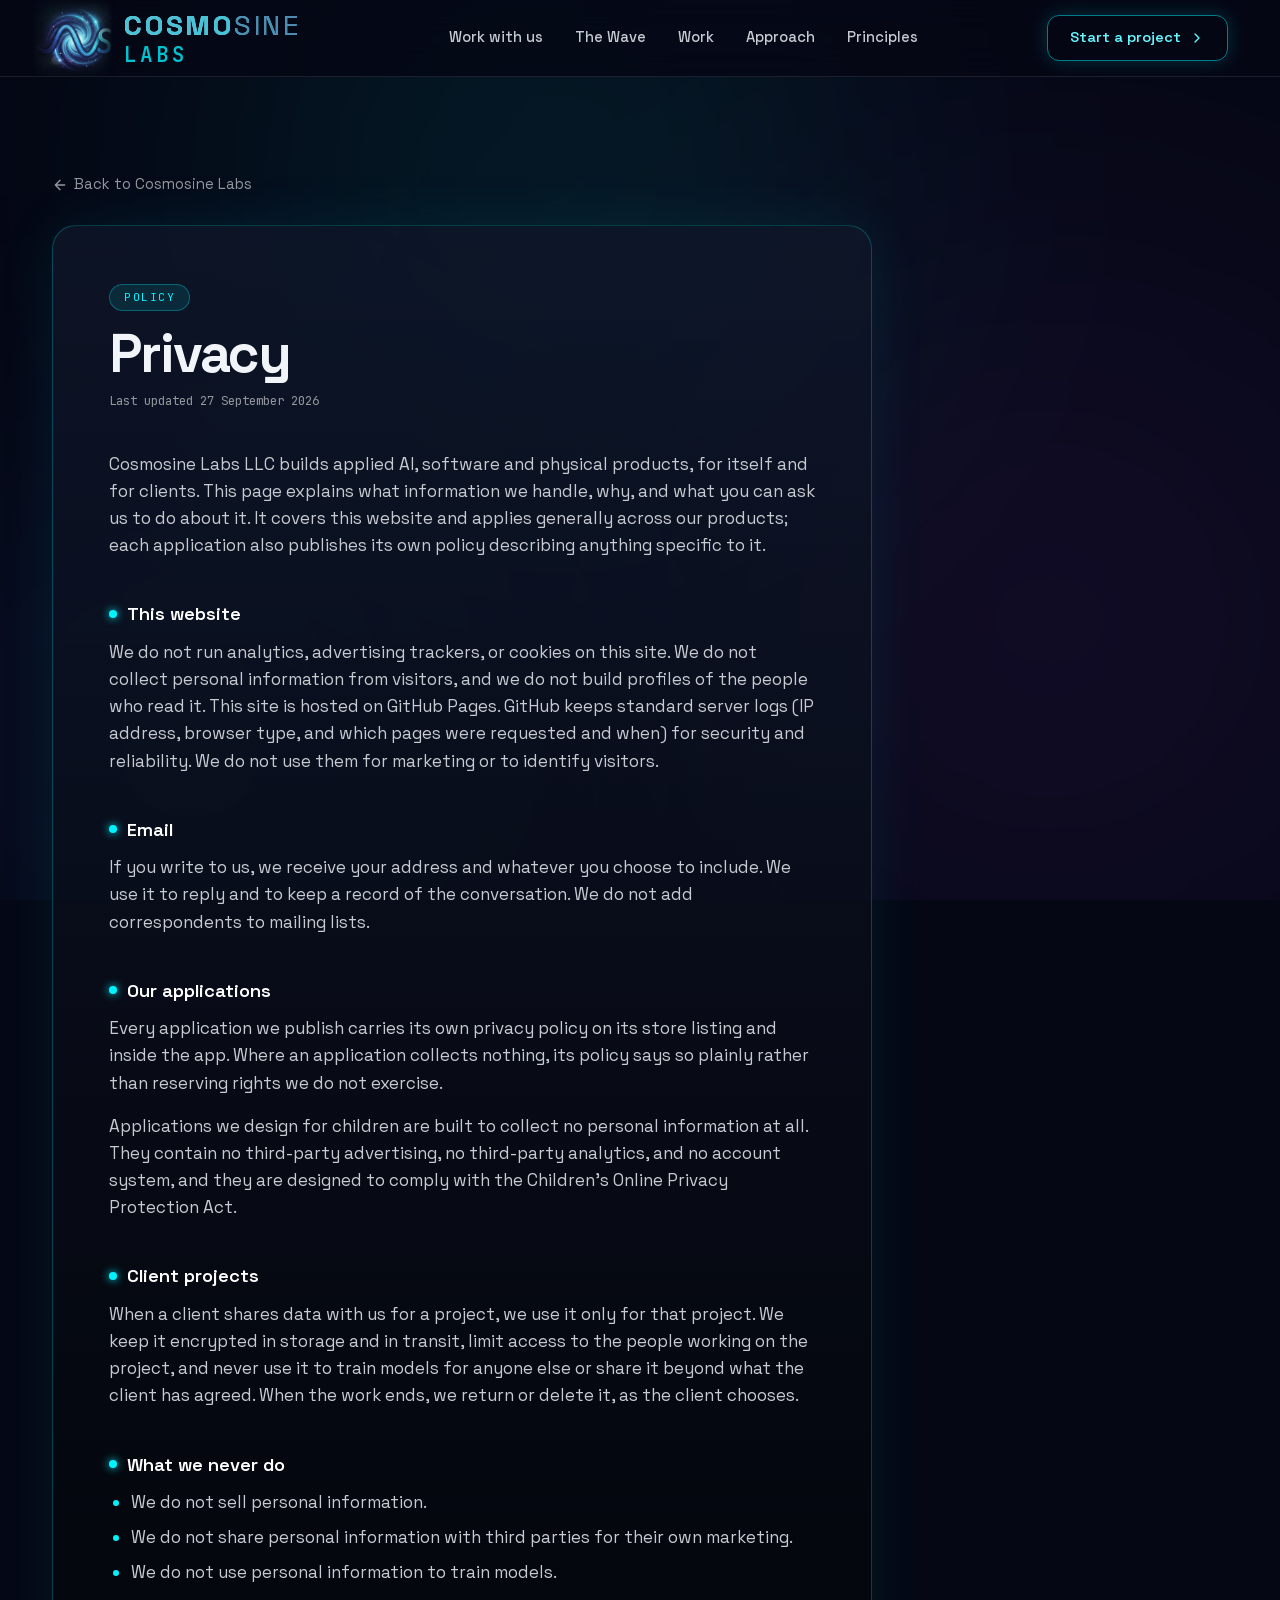
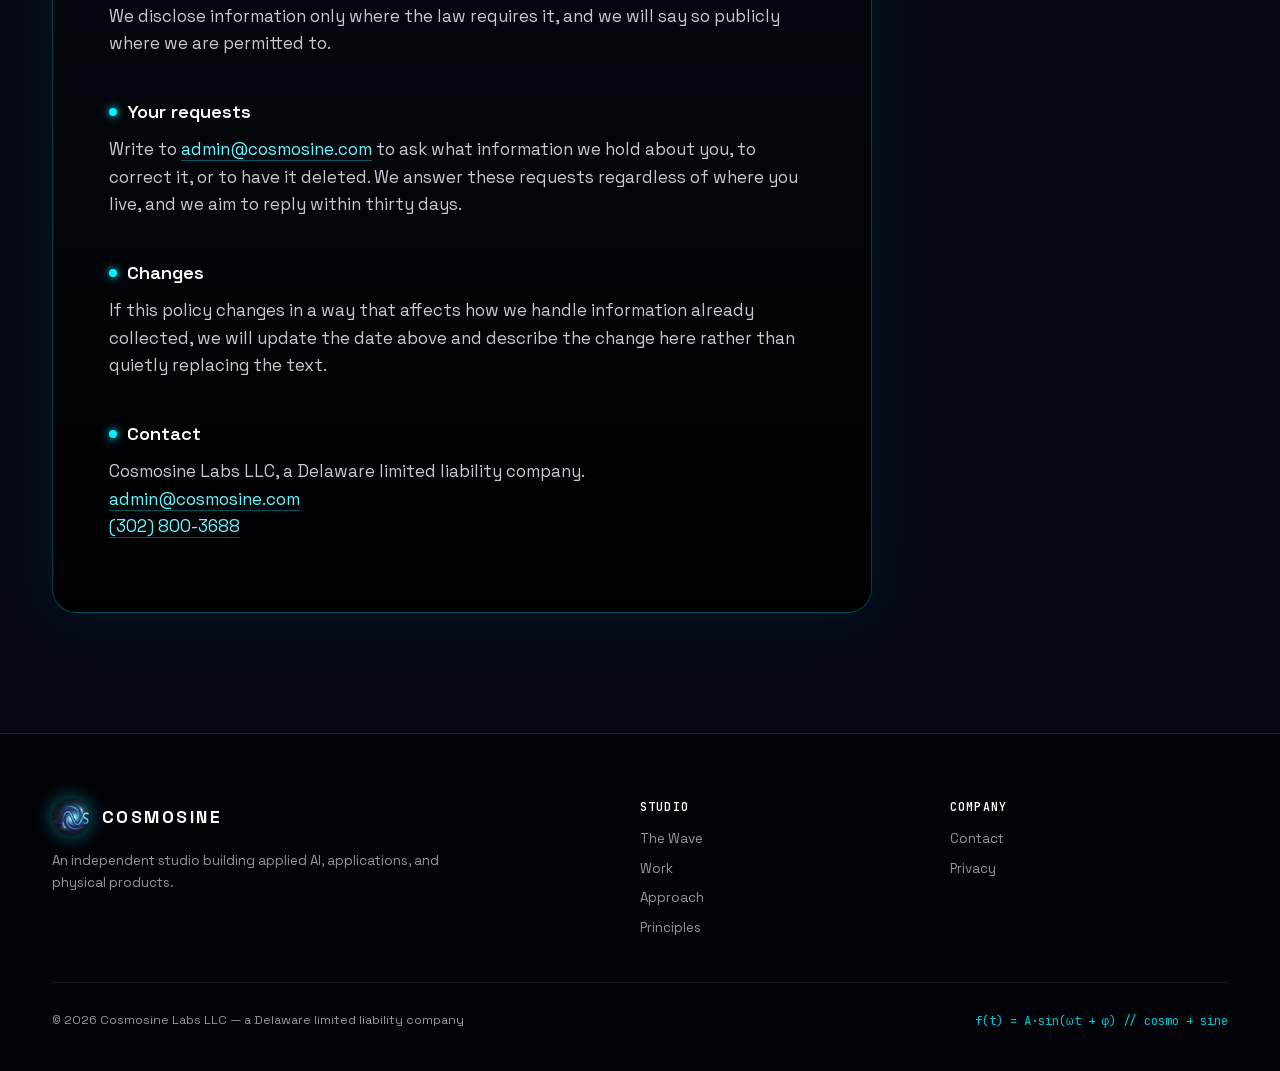
==== commit 350cad90: "Publish cosmosine.com from Site Studio" ====
--- a/privacy.html
+++ b/privacy.html
@@ -18,7 +18,7 @@
 <link rel="apple-touch-icon" href="assets/apple-touch-icon.png">
 <link rel="stylesheet" href="fonts.css?v=10cmsup">
 <link rel="stylesheet" href="styles.css">
-<script type="application/ld+json">{"@context":"https://schema.org","@type":"Organization","name":"Cosmosine Labs","legalName":"Cosmosine Labs LLC","url":"https://cosmosine.com/","logo":"https://cosmosine.com/assets/logo.jpg","description":"Independent applied-AI studio: forecasts that show their working, AI agents that compute rather than guess, private on-device AI, and the apps around them.","email":"admin@cosmosine.com","contactPoint":{"@type":"ContactPoint","email":"admin@cosmosine.com","contactType":"customer service"},"foundingDate":"2026-09-12"}</script>
+<script type="application/ld+json">{"@context":"https://schema.org","@type":"Organization","name":"Cosmosine Labs","legalName":"Cosmosine Labs LLC","url":"https://cosmosine.com/","logo":"https://cosmosine.com/assets/logo.jpg","description":"Independent applied-AI studio: forecasts that show their working, AI agents that compute rather than guess, private on-device AI, and the apps around them.","email":"admin@cosmosine.com","telephone":"+1-302-800-3688","contactPoint":{"@type":"ContactPoint","email":"admin@cosmosine.com","telephone":"+1-302-800-3688","contactType":"customer service"},"foundingDate":"2026-09-12"}</script>
 
 <style>:root{--space:#050714;--space-rgb:5,7,20;--panel-rgb:15,23,42;--ink:#f1f5f9;--ink-rgb:241,245,249;--cyan:#00f3ff;--cyan-rgb:0,243,255;--violet:#a855f7;--violet-rgb:168,85,247;--blue:#3b82f6;--blue-rgb:59,130,246;--glow:1;--radius:24px;--max:1240px;--heading-weight:700;--sans:"Space Grotesk",system-ui,-apple-system,BlinkMacSystemFont,"Segoe UI",Roboto,Helvetica,Arial,sans-serif;--mono:"JetBrains Mono",ui-monospace,SFMono-Regular,Menlo,Consolas,monospace}</style>
 </head>
@@ -120,7 +120,7 @@
 
     <div class="doc-block">
     <h2>Contact</h2>
-<p>Cosmosine Labs LLC, a Delaware limited liability company.<br><a href="mailto:admin@cosmosine.com">admin@cosmosine.com</a></p>
+<p>Cosmosine Labs LLC, a Delaware limited liability company.<br><a href="mailto:admin@cosmosine.com">admin@cosmosine.com</a><br><a href="tel:+13028003688">(302) 800-3688</a></p>
     </div>
     </article>
   </div>
